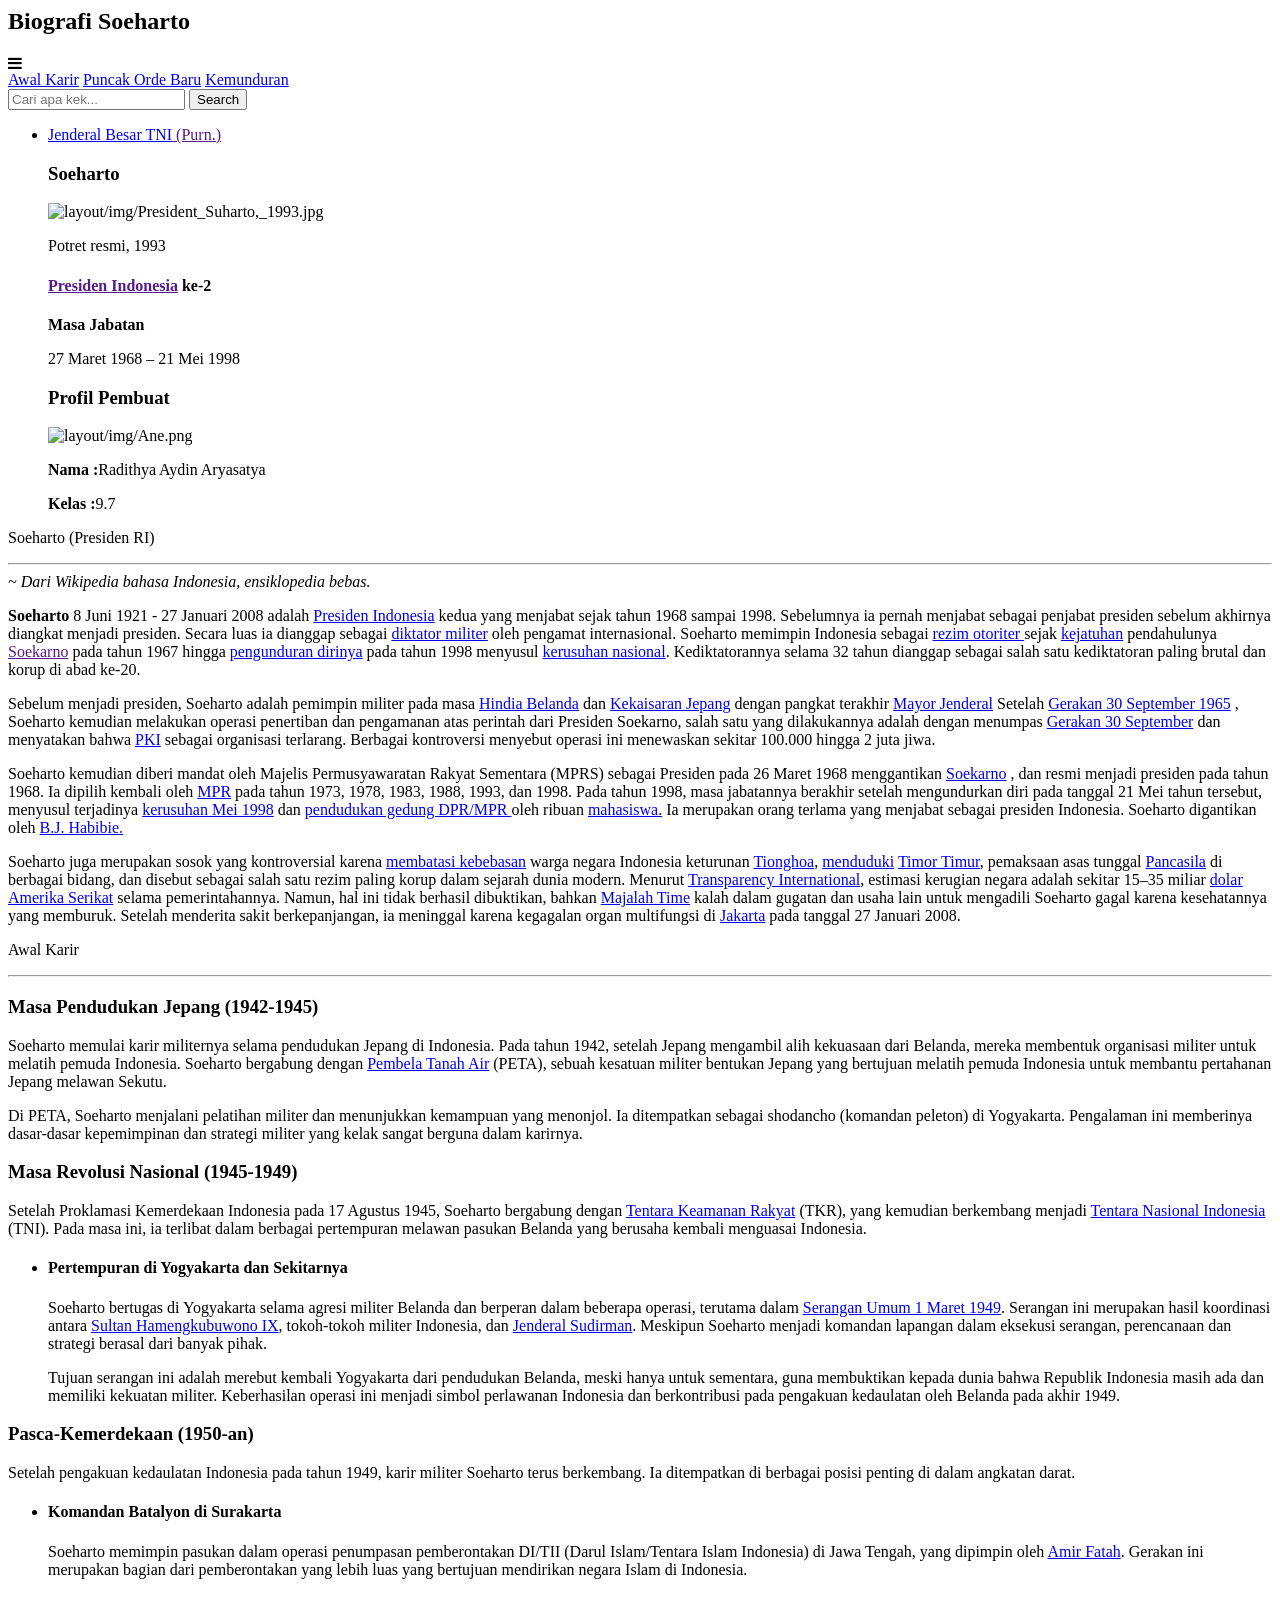
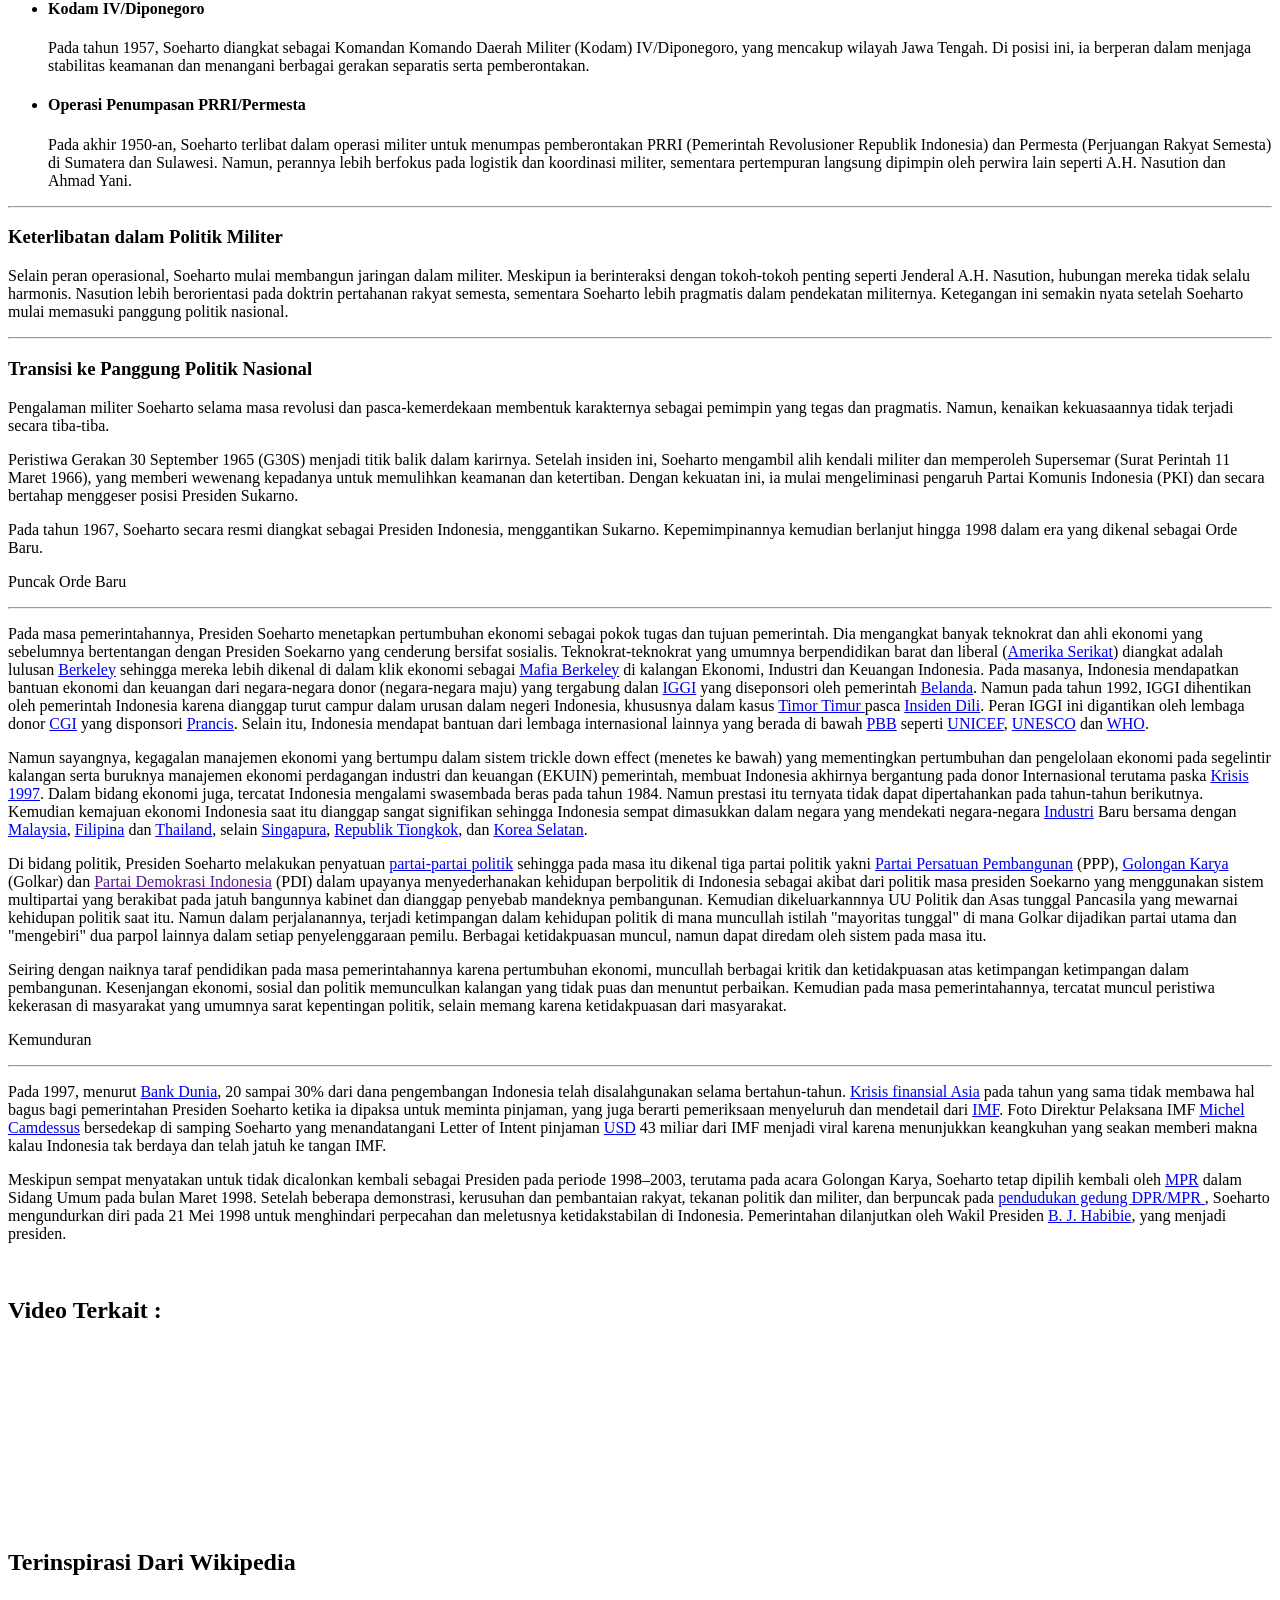
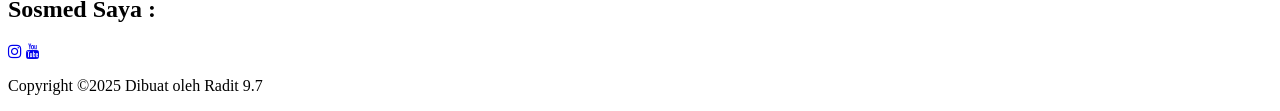
==== SUBMISSION/index.html @ 2999d77b "Add files via upload" ====
<html>
    <head>
        <meta name="viewport" content="width=device-width, initial-scale=1.0">
        <link rel="stylesheet" href="layout/styles.css">
        <link rel="stylesheet" href="https://cdnjs.cloudflare.com/ajax/libs/font-awesome/4.7.0/css/font-awesome.min.css">
        <script src="https://code.jquery.com/jquery-3.6.0.min.js"></script>
    <script src="layout/script.js"></script>

    </head>
    <body>
        <header>
            <h2>Biografi Soeharto</h2>
            <div class="menu">
                <i class="fa fa-bars"></i>
                <div class="menu-konten ">
                    <a href="#awal-karir" data-scroll-to="awal">Awal Karir</a>
                    <a href="#masa-kepemimpinan" data-scroll-to="puncak">Puncak Orde Baru</a>
                    <a href="#akhir-karir"data-scroll-to="end">Kemunduran</a>
                </div>
            </div>
        </header>
        <section>
            
            <!-- Kotak Pencari -->
            <div class="kotak">
                <input type="text" id="cari" placeholder="Cari apa kek...">
                <button onclick="search()">Search</button>
            </div>
            
            <nav class="kanan">
                <ul>
                    <li><a href="https://id.wikipedia.org/wiki/Jenderal_Besar_(Indonesia)">Jenderal Besar TNI</a><a href=""> (Purn.)</a></li>
                    <h3>Soeharto</h3>
                    <img alt="layout/img/President_Suharto,_1993.jpg" src="layout/img/President_Suharto,_1993.jpg" >
                    <p>Potret resmi, 1993</p>
                    <h4><a href="">Presiden Indonesia</a> ke-2</h4>
                    <div class="Content-1">
                        <p><b>Masa Jabatan</b></p>
                        <p>27 Maret 1968 – 21 Mei 1998</p>
                    </div>
                </ul>
            </nav>

            <nav class="kiri">
                <ul>
                    <h3>Profil Pembuat</h3>
                    <img alt="layout/img/Ane.png" src="layout/img/Ane.png">
                    <p><b>Nama :</b>Radithya Aydin Aryasatya</p>
                    <p><b>Kelas :</b>9.7</p>
                </ul>
            </nav>
            
                
            <article id="content">
                <!-- Ringkasan -->
                <div class="top">
                    <p>Soeharto (Presiden RI)</p>
                    <hr>    
                </div>
                <i>~ Dari Wikipedia bahasa Indonesia, ensiklopedia bebas.</i>
                <p id="paragraph"><b>Soeharto</b> 8 Juni 1921 - 27 Januari 2008 adalah <a href="https://id.wikipedia.org/wiki/Presiden_Indonesia" id="paragraph">Presiden Indonesia</a> kedua yang menjabat sejak tahun 1968 sampai 1998. Sebelumnya ia pernah menjabat sebagai penjabat presiden sebelum akhirnya diangkat menjadi presiden. Secara luas ia dianggap sebagai <a href="https://id.wikipedia.org/wiki/Junta_militer" id="paragraph">diktator militer</a> oleh pengamat internasional. Soeharto memimpin Indonesia sebagai <a href="https://id.wikipedia.org/wiki/Otoritarianisme" id="paragraph">  rezim otoriter </a> sejak <a href="https://id.wikipedia.org/wiki/Transisi_ke_Orde_Baru" id="paragraph">kejatuhan</a> pendahulunya <a href="" id="paragraph">Soekarno</a> pada tahun 1967 hingga <a href="https://id.wikipedia.org/wiki/Kejatuhan_Soeharto" id="paragraph">pengunduran dirinya</a> pada tahun 1998 menyusul <a href="https://id.wikipedia.org/wiki/Kerusuhan_Mei_1998" id="paragraph">kerusuhan nasional</a>. Kediktatorannya selama 32 tahun dianggap sebagai salah satu kediktatoran paling brutal dan korup di abad ke-20.</p>
                <p id="paragraph">Sebelum menjadi presiden, Soeharto adalah pemimpin militer pada masa <a href="https://id.wikipedia.org/wiki/Hindia_Belanda" id="paragraph">Hindia Belanda</a> dan <a href="https://id.wikipedia.org/wiki/Imperium_Jepang" id="paragraph">Kekaisaran Jepang</a> dengan pangkat terakhir <a href="https://id.wikipedia.org/wiki/Mayor_Jenderal" id="paragraph">Mayor Jenderal</a> Setelah <a href="https://id.wikipedia.org/wiki/Gerakan_30_September">Gerakan 30 September 1965</a> , Soeharto kemudian melakukan operasi penertiban dan pengamanan atas perintah dari Presiden Soekarno, salah satu yang dilakukannya adalah dengan menumpas <a href="https://id.wikipedia.org/wiki/Gerakan_30_September" id="paragraph">Gerakan 30 September</a> dan menyatakan bahwa <a href="https://id.wikipedia.org/wiki/Partai_Komunis_Indonesia" id="paragraph">PKI</a> sebagai organisasi terlarang. Berbagai kontroversi menyebut operasi ini menewaskan sekitar 100.000 hingga 2 juta jiwa.</p>
                <p id="paragraph">Soeharto kemudian diberi mandat oleh Majelis Permusyawaratan Rakyat Sementara (MPRS) sebagai Presiden pada 26 Maret 1968 menggantikan <a href="https://id.wikipedia.org/wiki/Soekarno">Soekarno</a> , dan resmi menjadi presiden pada tahun 1968. Ia dipilih kembali oleh <a href="https://id.wikipedia.org/wiki/Majelis_Permusyawaratan_Rakyat_Republik_Indonesia"> MPR</a> pada tahun 1973, 1978, 1983, 1988, 1993, dan 1998. Pada tahun 1998, masa jabatannya berakhir setelah mengundurkan diri pada tanggal 21 Mei tahun tersebut, menyusul terjadinya <a href="https://id.wikipedia.org/wiki/Kerusuhan_Mei_1998"> kerusuhan Mei 1998</a> dan <a href="https://id.wikipedia.org/wiki/Pendudukan_Gedung_DPR/MPR">pendudukan gedung DPR/MPR </a> oleh ribuan <a href="https://id.wikipedia.org/wiki/Mahasiswa">mahasiswa.</a> Ia merupakan orang terlama yang menjabat sebagai presiden Indonesia. Soeharto digantikan oleh <a href="https://id.wikipedia.org/wiki/B.J._Habibie">B.J. Habibie.</a> </p>
                <p id="paragraph">Soeharto juga merupakan sosok yang kontroversial karena <a href="https://id.wikipedia.org/wiki/Diskriminasi_terhadap_Tionghoa-Indonesia">membatasi kebebasan</a> warga negara Indonesia keturunan <a href="https://id.wikipedia.org/wiki/Tionghoa">Tionghoa</a>, <a href="https://id.wikipedia.org/wiki/Pendudukan_Indonesia_di_Timor_Leste">menduduki</a> <a href="https://id.wikipedia.org/wiki/Timor_Timur">Timor Timur</a>, pemaksaan asas tunggal <a href="https://id.wikipedia.org/wiki/Pancasila">Pancasila</a> di berbagai bidang, dan disebut sebagai salah satu rezim paling korup dalam sejarah dunia modern. Menurut <a href="https://id.wikipedia.org/wiki/Transparency_International">Transparency International</a>, estimasi kerugian negara adalah sekitar 15–35 miliar <a href="https://id.wikipedia.org/wiki/Dolar_Amerika_Serikat">dolar Amerika Serikat</a> selama pemerintahannya. Namun, hal ini tidak berhasil dibuktikan, bahkan <a href="https://id.wikipedia.org/wiki/Time">Majalah Time</a> kalah dalam gugatan dan usaha lain untuk mengadili Soeharto gagal karena kesehatannya yang memburuk. Setelah menderita sakit berkepanjangan, ia meninggal karena kegagalan organ multifungsi di <a href="https://id.wikipedia.org/wiki/Jakarta">Jakarta</a> pada tanggal 27 Januari 2008. </p>

                <!-- Awal -->
                <div class="top" id="awal">
                    <p>Awal Karir</p>
                    <hr>    
                </div>

                <!-- P1 -->
                <h3>Masa Pendudukan Jepang (1942-1945)</h3>
                <p id="paragraph">Soeharto memulai karir militernya selama pendudukan Jepang di Indonesia. Pada tahun 1942, setelah Jepang mengambil alih kekuasaan dari Belanda, mereka membentuk organisasi militer untuk melatih pemuda Indonesia. Soeharto bergabung dengan <a href="https://id.wikipedia.org/wiki/Pembela_Tanah_Air"> Pembela Tanah Air</a> (PETA), sebuah kesatuan militer bentukan Jepang yang bertujuan melatih pemuda Indonesia untuk membantu pertahanan Jepang melawan Sekutu.</p>
                <p id="paragraph">Di PETA, Soeharto menjalani pelatihan militer dan menunjukkan kemampuan yang menonjol. Ia ditempatkan sebagai shodancho (komandan peleton) di Yogyakarta. Pengalaman ini memberinya dasar-dasar kepemimpinan dan strategi militer yang kelak sangat berguna dalam karirnya.</p>

                <!-- P2 -->
                <h3>Masa Revolusi Nasional (1945-1949)</h3>
                <p id="paragraph">Setelah Proklamasi Kemerdekaan Indonesia pada 17 Agustus 1945, Soeharto bergabung dengan <a href="https://id.wikipedia.org/wiki/Tentara_Keamanan_Rakyat">Tentara Keamanan Rakyat</a> (TKR), yang kemudian berkembang menjadi <a href="https://id.wikipedia.org/wiki/Tentara_Nasional_Indonesia">Tentara Nasional Indonesia</a> (TNI). Pada masa ini, ia terlibat dalam berbagai pertempuran melawan pasukan Belanda yang berusaha kembali menguasai Indonesia.</p>
                <ul>
                    <li><h4>Pertempuran di Yogyakarta dan Sekitarnya</h4></li>
                    <p id="paragraph">Soeharto bertugas di Yogyakarta selama agresi militer Belanda dan berperan dalam beberapa operasi, terutama dalam <a href="https://id.wikipedia.org/wiki/Serangan_Umum_1_Maret_1949">Serangan Umum 1 Maret 1949</a>. Serangan ini merupakan hasil koordinasi antara <a href="https://id.wikipedia.org/wiki/Hamengkubuwana_IX">Sultan Hamengkubuwono IX</a>, tokoh-tokoh militer Indonesia, dan <a href="https://id.wikipedia.org/wiki/Soedirman">Jenderal Sudirman</a>. Meskipun Soeharto menjadi komandan lapangan dalam eksekusi serangan, perencanaan dan strategi berasal dari banyak pihak.</p>
                    <p id="paragraph">Tujuan serangan ini adalah merebut kembali Yogyakarta dari pendudukan Belanda, meski hanya untuk sementara, guna membuktikan kepada dunia bahwa Republik Indonesia masih ada dan memiliki kekuatan militer. Keberhasilan operasi ini menjadi simbol perlawanan Indonesia dan berkontribusi pada pengakuan kedaulatan oleh Belanda pada akhir 1949.</p>
                </ul>

                <!-- P3 -->
                <h3>Pasca-Kemerdekaan (1950-an)</h3>
                <p id="paragraph">Setelah pengakuan kedaulatan Indonesia pada tahun 1949, karir militer Soeharto terus berkembang. Ia ditempatkan di berbagai posisi penting di dalam angkatan darat.</p>
                <ul>
                    <li><h4>Komandan Batalyon di Surakarta</h4></li>
                        <p id="paragraph">Soeharto memimpin pasukan dalam operasi penumpasan pemberontakan DI/TII (Darul Islam/Tentara Islam Indonesia) di Jawa Tengah, yang dipimpin oleh <a href="https://id.wikipedia.org/wiki/Amir_Fatah">Amir Fatah</a>. Gerakan ini merupakan bagian dari pemberontakan yang lebih luas yang bertujuan mendirikan negara Islam di Indonesia.</p>
                    <li><h4>Kodam IV/Diponegoro</h4></li>
                        <p id="paragraph">Pada tahun 1957, Soeharto diangkat sebagai Komandan Komando Daerah Militer (Kodam) IV/Diponegoro, yang mencakup wilayah Jawa Tengah. Di posisi ini, ia berperan dalam menjaga stabilitas keamanan dan menangani berbagai gerakan separatis serta pemberontakan.</p>
                    <li><h4>Operasi Penumpasan PRRI/Permesta</h4></li>
                        <p id="paragraph">Pada akhir 1950-an, Soeharto terlibat dalam operasi militer untuk menumpas pemberontakan PRRI (Pemerintah Revolusioner Republik Indonesia) dan Permesta (Perjuangan Rakyat Semesta) di Sumatera dan Sulawesi. Namun, perannya lebih berfokus pada logistik dan koordinasi militer, sementara pertempuran langsung dipimpin oleh perwira lain seperti A.H. Nasution dan Ahmad Yani.</p>
                </ul>
                <hr>

                <!-- P4 -->
                <h3>Keterlibatan dalam Politik Militer</h3>
                <p id="paragraph">Selain peran operasional, Soeharto mulai membangun jaringan dalam militer. Meskipun ia berinteraksi dengan tokoh-tokoh penting seperti Jenderal A.H. Nasution, hubungan mereka tidak selalu harmonis. Nasution lebih berorientasi pada doktrin pertahanan rakyat semesta, sementara Soeharto lebih pragmatis dalam pendekatan militernya. Ketegangan ini semakin nyata setelah Soeharto mulai memasuki panggung politik nasional.</p>
                <hr>

                <!-- P5 -->
                <h3>Transisi ke Panggung Politik Nasional</h3>
                <p id="paragraph">Pengalaman militer Soeharto selama masa revolusi dan pasca-kemerdekaan membentuk karakternya sebagai pemimpin yang tegas dan pragmatis. Namun, kenaikan kekuasaannya tidak terjadi secara tiba-tiba.</p>
                <p id="paragraph">Peristiwa Gerakan 30 September 1965 (G30S) menjadi titik balik dalam karirnya. Setelah insiden ini, Soeharto mengambil alih kendali militer dan memperoleh Supersemar (Surat Perintah 11 Maret 1966), yang memberi wewenang kepadanya untuk memulihkan keamanan dan ketertiban. Dengan kekuatan ini, ia mulai mengeliminasi pengaruh Partai Komunis Indonesia (PKI) dan secara bertahap menggeser posisi Presiden Sukarno.</p>
                <p id="paragraph">Pada tahun 1967, Soeharto secara resmi diangkat sebagai Presiden Indonesia, menggantikan Sukarno. Kepemimpinannya kemudian berlanjut hingga 1998 dalam era yang dikenal sebagai Orde Baru.</p>

                <!-- Puncak -->
                <div class="top" id="puncak">
                    <p>Puncak Orde Baru</p>
                    <hr>
                </div>
                <p id="paragraph">Pada masa pemerintahannya, Presiden Soeharto menetapkan pertumbuhan ekonomi sebagai pokok tugas dan tujuan pemerintah. Dia mengangkat banyak teknokrat dan ahli ekonomi yang sebelumnya bertentangan dengan Presiden Soekarno yang cenderung bersifat sosialis. Teknokrat-teknokrat yang umumnya berpendidikan barat dan liberal (<a href="https://id.wikipedia.org/wiki/Amerika_Serikat">Amerika Serikat</a>) diangkat adalah lulusan <a href="https://id.wikipedia.org/wiki/Berkeley">Berkeley</a> sehingga mereka lebih dikenal di dalam klik ekonomi sebagai <a href="https://id.wikipedia.org/wiki/Mafia_Berkeley"> Mafia Berkeley</a> di kalangan Ekonomi, Industri dan Keuangan Indonesia. Pada masanya, Indonesia mendapatkan bantuan ekonomi dan keuangan dari negara-negara donor (negara-negara maju) yang tergabung dalan <a href="https://id.wikipedia.org/wiki/IGGI">IGGI</a> yang diseponsori oleh pemerintah <a href="https://id.wikipedia.org/wiki/Belanda">Belanda</a>. Namun pada tahun 1992, IGGI dihentikan oleh pemerintah Indonesia karena dianggap turut campur dalam urusan dalam negeri Indonesia, khususnya dalam kasus <a href="https://id.wikipedia.org/wiki/Timor_Timur">Timor Timur </a> pasca <a href="https://id.wikipedia.org/wiki/Insiden_Dili">Insiden Dili</a>. Peran IGGI ini digantikan oleh lembaga donor <a href="https://id.wikipedia.org/wiki/CGI">CGI</a> yang disponsori <a href="https://id.wikipedia.org/wiki/Prancis">Prancis</a>. Selain itu, Indonesia mendapat bantuan dari lembaga internasional lainnya yang berada di bawah <a href="https://id.wikipedia.org/wiki/Perserikatan_Bangsa-Bangsa">PBB</a> seperti <a href="https://id.wikipedia.org/wiki/Dana_Anak-Anak_Perserikatan_Bangsa-Bangsa">UNICEF</a>, <a href="https://id.wikipedia.org/wiki/UNESCO">UNESCO</a> dan <a href="https://id.wikipedia.org/wiki/Organisasi_Kesehatan_Dunia">WHO</a>.
                <p id="paragraph"> Namun sayangnya, kegagalan manajemen ekonomi yang bertumpu dalam sistem trickle down effect (menetes ke bawah) yang mementingkan pertumbuhan dan pengelolaan ekonomi pada segelintir kalangan serta buruknya manajemen ekonomi perdagangan industri dan keuangan (EKUIN) pemerintah, membuat Indonesia akhirnya bergantung pada donor Internasional terutama paska <a href="https://id.wikipedia.org/wiki/Krisis_finansial_Asia_1997"> Krisis 1997</a>. Dalam bidang ekonomi juga, tercatat Indonesia mengalami swasembada beras pada tahun 1984. Namun prestasi itu ternyata tidak dapat dipertahankan pada tahun-tahun berikutnya. Kemudian kemajuan ekonomi Indonesia saat itu dianggap sangat signifikan sehingga Indonesia sempat dimasukkan dalam negara yang mendekati negara-negara <a href="https://id.wikipedia.org/wiki/Industri">Industri</a> Baru bersama dengan <a href="https://id.wikipedia.org/wiki/Malaysia">Malaysia</a>, <a href="https://id.wikipedia.org/wiki/Filipina">Filipina</a> dan <a href="https://id.wikipedia.org/wiki/Thailand">Thailand</a>, selain <a href="https://id.wikipedia.org/wiki/Singapura">Singapura</a>, <a href="https://id.wikipedia.org/wiki/Taiwan">Republik Tiongkok</a>, dan <a href="https://id.wikipedia.org/wiki/Korea_Selatan">Korea Selatan</a>.</p>
                <p id="paragraph">Di bidang politik, Presiden Soeharto melakukan penyatuan <a href="https://id.wikipedia.org/wiki/Partai_politik">partai-partai politik</a> sehingga pada masa itu dikenal tiga partai politik yakni <a href="https://id.wikipedia.org/wiki/Partai_Persatuan_Pembangunan"> Partai Persatuan Pembangunan</a> (PPP), <a href="https://id.wikipedia.org/wiki/Partai_Golongan_Karya">Golongan Karya</a> (Golkar) dan <a href="">Partai Demokrasi Indonesia</a> (PDI) dalam upayanya menyederhanakan kehidupan berpolitik di Indonesia sebagai akibat dari politik masa presiden Soekarno yang menggunakan sistem multipartai yang berakibat pada jatuh bangunnya kabinet dan dianggap penyebab mandeknya pembangunan. Kemudian dikeluarkannnya UU Politik dan Asas tunggal Pancasila yang mewarnai kehidupan politik saat itu. Namun dalam perjalanannya, terjadi ketimpangan dalam kehidupan politik di mana muncullah istilah "mayoritas tunggal" di mana Golkar dijadikan partai utama dan "mengebiri" dua parpol lainnya dalam setiap penyelenggaraan pemilu. Berbagai ketidakpuasan muncul, namun dapat diredam oleh sistem pada masa itu.</p>
                <p id="paragraph">Seiring dengan naiknya taraf pendidikan pada masa pemerintahannya karena pertumbuhan ekonomi, muncullah berbagai kritik dan ketidakpuasan atas ketimpangan ketimpangan dalam pembangunan. Kesenjangan ekonomi, sosial dan politik memunculkan kalangan yang tidak puas dan menuntut perbaikan. Kemudian pada masa pemerintahannya, tercatat muncul peristiwa kekerasan di masyarakat yang umumnya sarat kepentingan politik, selain memang karena ketidakpuasan dari masyarakat.</p>
                
                <!-- Akhir -->
                <div class="top" id="end">
                    <p>Kemunduran</p>
                    <hr>
                </div>
                <p id="paragraph">Pada 1997, menurut <a href="https://id.wikipedia.org/wiki/Bank_Dunia">Bank Dunia</a>, 20 sampai 30% dari dana pengembangan Indonesia telah disalahgunakan selama bertahun-tahun. <a href="https://id.wikipedia.org/wiki/Krisis_finansial_Asia_1997">Krisis finansial Asia</a> pada tahun yang sama tidak membawa hal bagus bagi pemerintahan Presiden Soeharto ketika ia dipaksa untuk meminta pinjaman, yang juga berarti pemeriksaan menyeluruh dan mendetail dari <a href="https://id.wikipedia.org/wiki/Dana_Moneter_Internasional">IMF</a>. Foto Direktur Pelaksana IMF <a href="https://id.wikipedia.org/wiki/Michel_Camdessus">Michel Camdessus</a> bersedekap di samping Soeharto yang menandatangani Letter of Intent pinjaman <a href="https://id.wikipedia.org/wiki/Dolar_Amerika_Serikat">USD</a> 43 miliar dari IMF menjadi viral karena menunjukkan keangkuhan yang seakan memberi makna kalau Indonesia tak berdaya dan telah jatuh ke tangan IMF.</p>
                <p id="paragraph">Meskipun sempat menyatakan untuk tidak dicalonkan kembali sebagai Presiden pada periode 1998–2003, terutama pada acara Golongan Karya, Soeharto tetap dipilih kembali oleh <a href="https://id.wikipedia.org/wiki/Majelis_Permusyawaratan_Rakyat_Republik_Indonesia">MPR</a> dalam Sidang Umum pada bulan Maret 1998. Setelah beberapa demonstrasi, kerusuhan dan pembantaian rakyat, tekanan politik dan militer, dan berpuncak pada <a href="https://id.wikipedia.org/wiki/Pendudukan_Gedung_DPR/MPR">pendudukan gedung DPR/MPR </a>, Soeharto mengundurkan diri pada 21 Mei 1998 untuk menghindari perpecahan dan meletusnya ketidakstabilan di Indonesia. Pemerintahan dilanjutkan oleh Wakil Presiden <a href="https://id.wikipedia.org/wiki/B._J._Habibie"> B. J. Habibie</a>, yang menjadi presiden.</p>
            </article>

            <br>
            <h2 class="Youtube">Video Terkait :</h2>
            <iframe src="https://www.youtube.com/embed/vKfkU2ZSZlA?si=_FyYR-roUCIG1sKW" title="YouTube video player" frameborder="0" allow="accelerometer; autoplay; clipboard-write; encrypted-media; gyroscope; picture-in-picture; web-share" referrerpolicy="strict-origin-when-cross-origin" allowfullscreen></iframe>
        </section>
        <br>
        <br>
        <footer>
            <h2 class="goyang">Terinspirasi Dari Wikipedia</h2>
            <h2 class="KopiKanan">Sosmed Saya :</h2>
            <div class="SosialMedia">
                <a href="https://www.instagram.com/pakeknanya_xy/"><i class="fa fa-instagram"></i></a>
                <a href="https://www.youtube.com/@RadaryaGaming"><i class="fa fa-youtube"></i></a>
            </div>
           <div class="KopiKanan">
                <p>Copyright &copy;2025 Dibuat oleh <span class="Pembuat">Radit 9.7</span></p>
           </div>
        </footer>

        <a id="button"></a>
    </body>
</html>
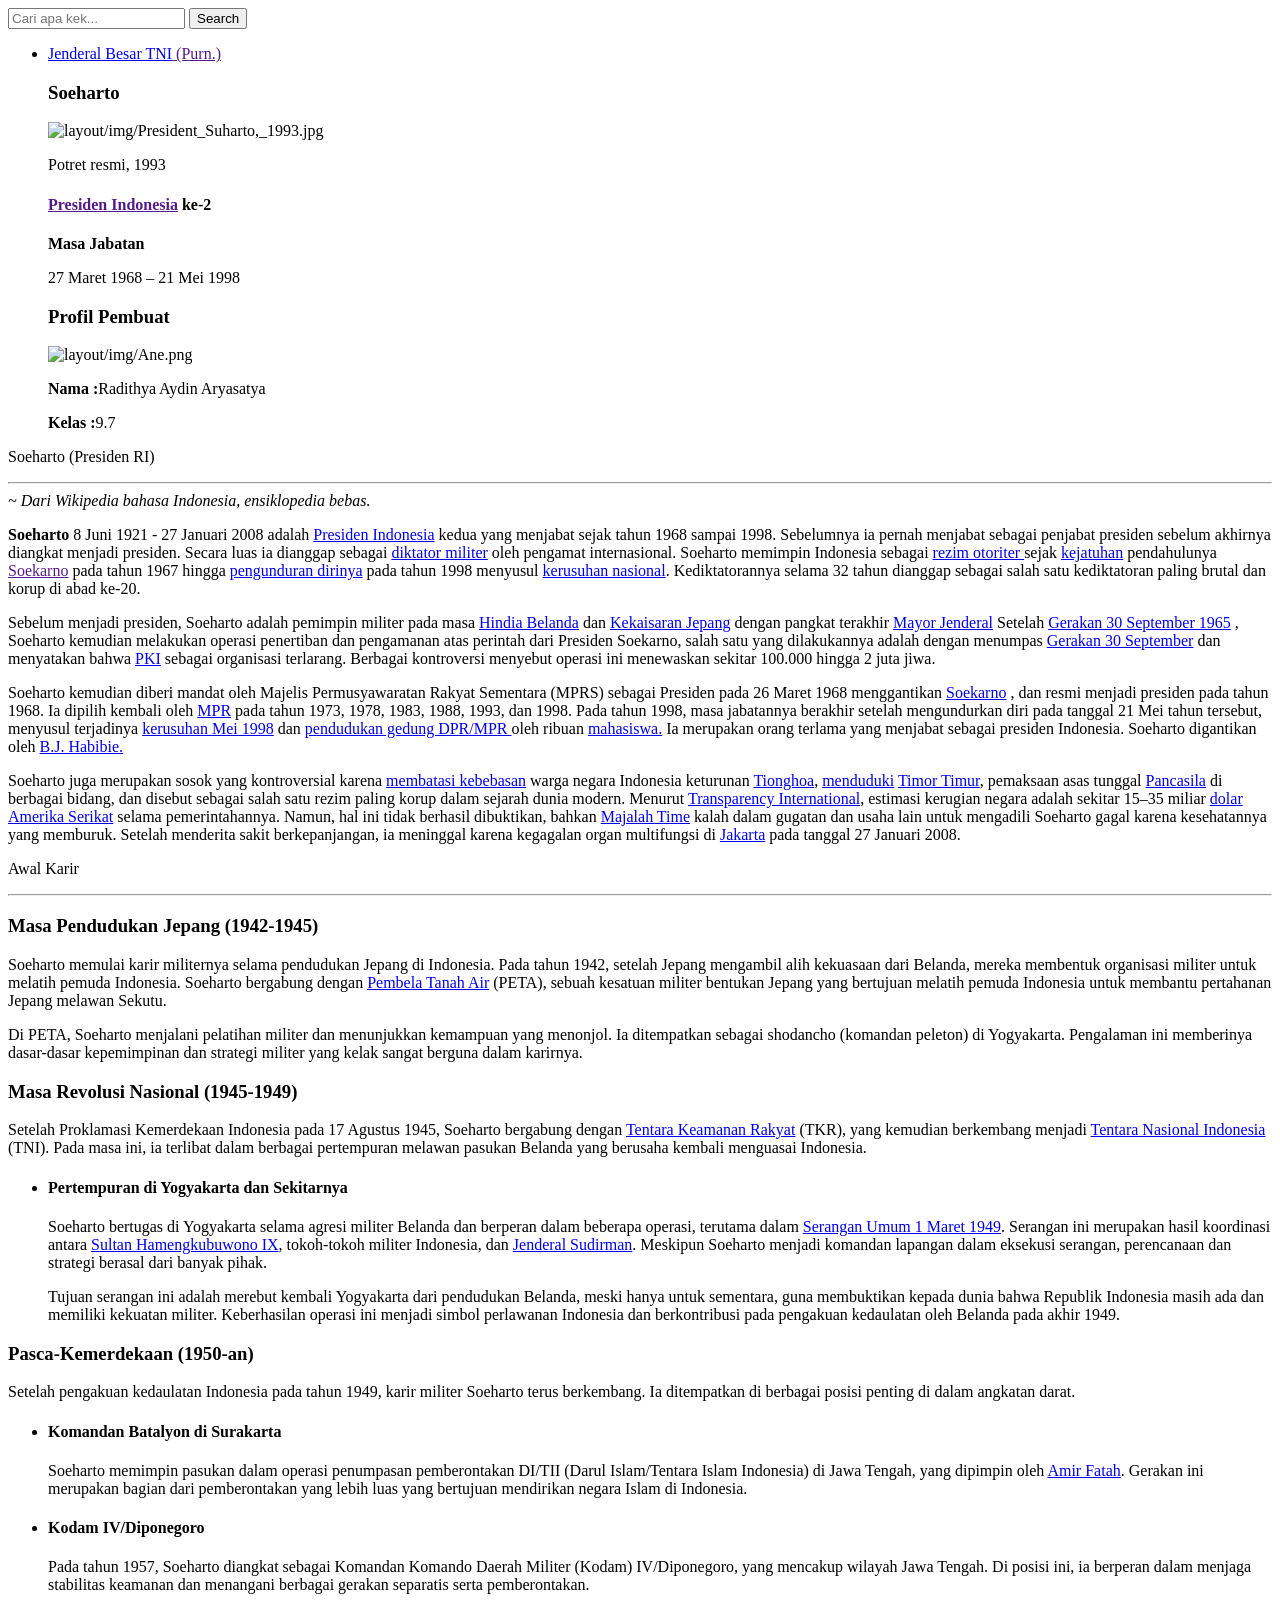
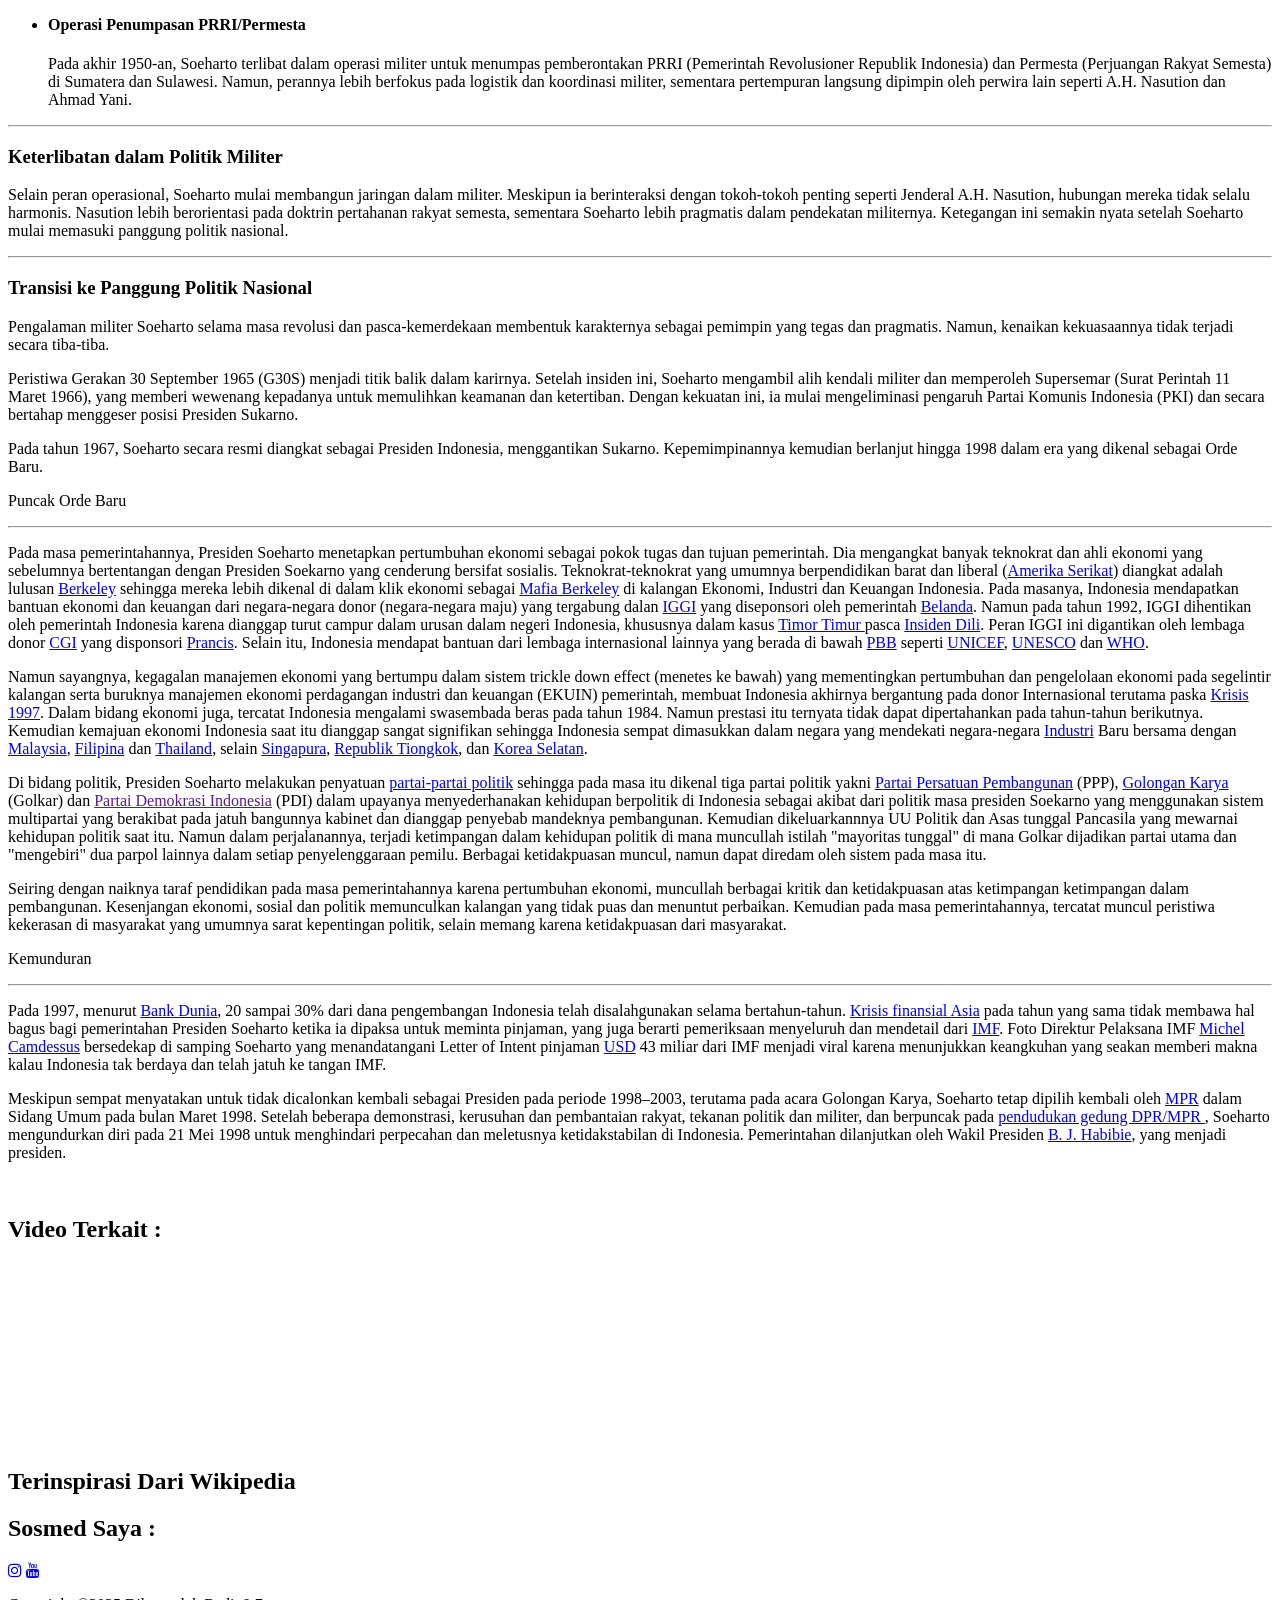
==== commit 7ed12679: "Commit message for changes to SUBMISSION/index.html, SUBMISSION/styles.css, and WEBDASAR/styles.css" ====
--- a/SUBMISSION/index.html
+++ b/SUBMISSION/index.html
@@ -1,23 +1,23 @@
 <html>
     <head>
+        <meta charset="UTF-8">
         <meta name="viewport" content="width=device-width, initial-scale=1.0">
+        <title>Biografi Soeharto</title>
+
         <link rel="stylesheet" href="layout/styles.css">
+
+        <!-- Font Awesome  -->
         <link rel="stylesheet" href="https://cdnjs.cloudflare.com/ajax/libs/font-awesome/4.7.0/css/font-awesome.min.css">
-        <script src="https://code.jquery.com/jquery-3.6.0.min.js"></script>
-    <script src="layout/script.js"></script>
+    </head>
 
-    </head>
     <body>
         <header>
-            <h2>Biografi Soeharto</h2>
-            <div class="menu">
-                <i class="fa fa-bars"></i>
-                <div class="menu-konten ">
-                    <a href="#awal-karir" data-scroll-to="awal">Awal Karir</a>
-                    <a href="#masa-kepemimpinan" data-scroll-to="puncak">Puncak Orde Baru</a>
-                    <a href="#akhir-karir"data-scroll-to="end">Kemunduran</a>
-                </div>
+            <div>
+                
             </div>
+            <nav>
+
+            </nav>
         </header>
         <section>
             
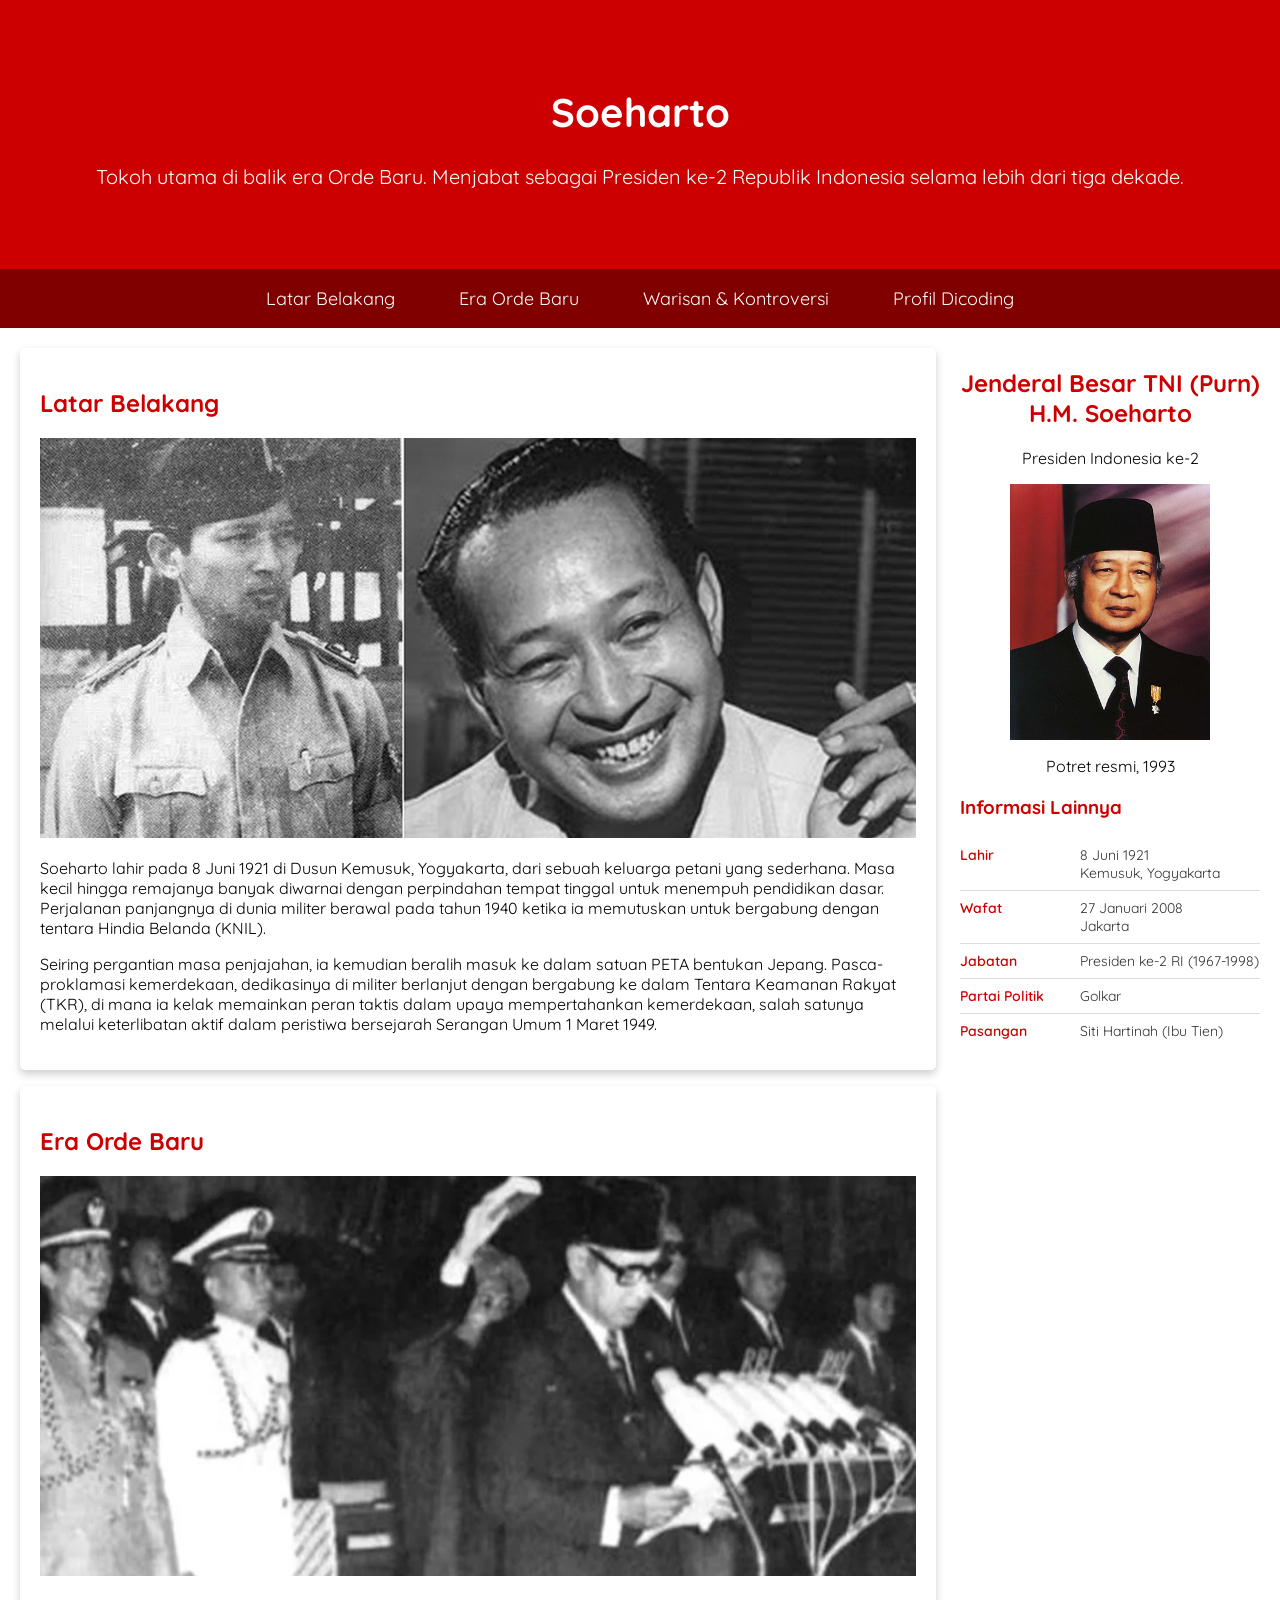
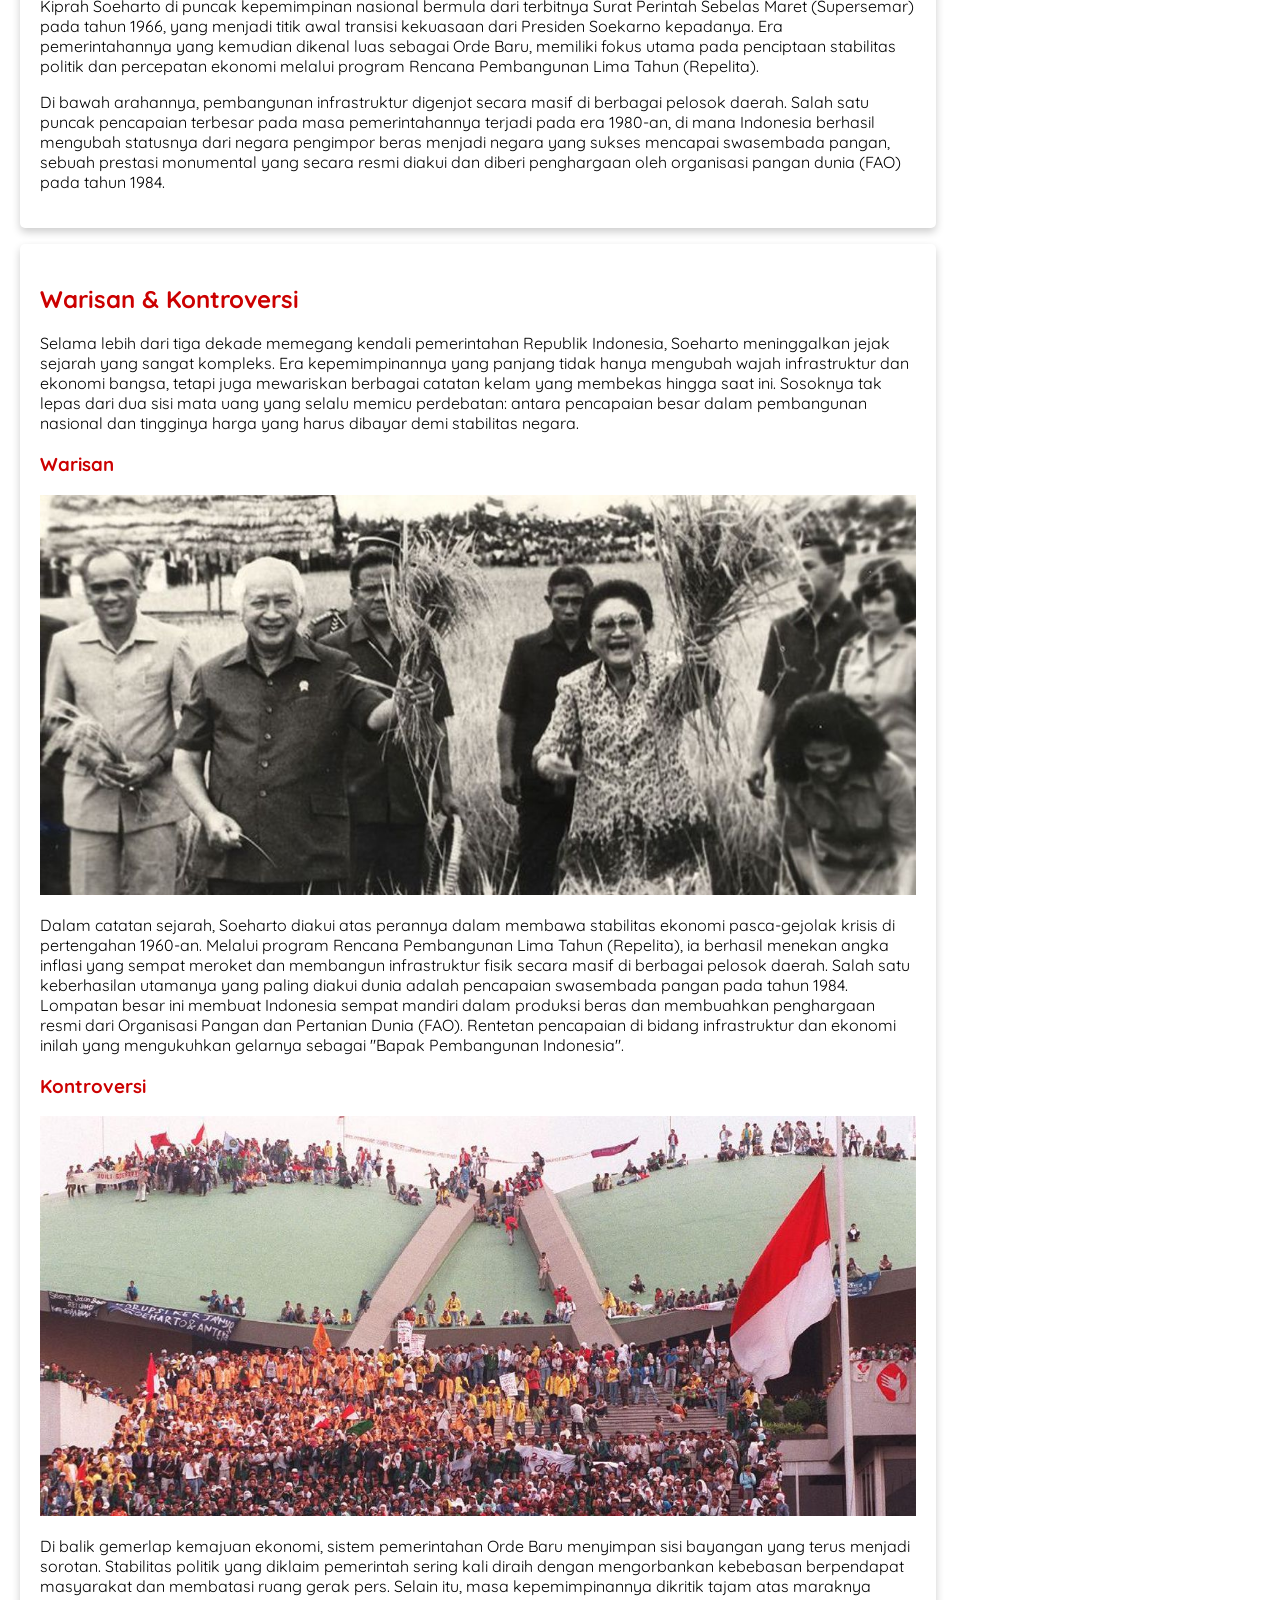
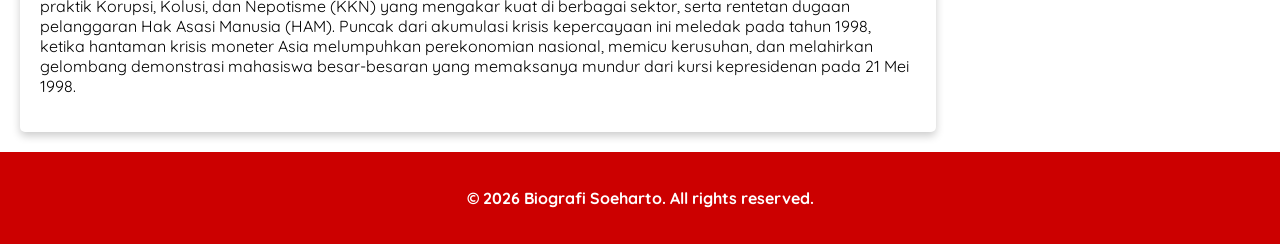
==== commit 111c960e: "Commit" ====
--- a/SUBMISSION/index.html
+++ b/SUBMISSION/index.html
@@ -1,149 +1,153 @@
+<!DOCTYPE html>
 <html>
     <head>
-        <meta charset="UTF-8">
-        <meta name="viewport" content="width=device-width, initial-scale=1.0">
+        <meta charset="UTF-8" />
+        <meta name="viewport" content="width=device-width, initial-scale=1.0" />
+
         <title>Biografi Soeharto</title>
-
-        <link rel="stylesheet" href="layout/styles.css">
+        <link rel="stylesheet" href="styles.css" />
 
         <!-- Font Awesome  -->
-        <link rel="stylesheet" href="https://cdnjs.cloudflare.com/ajax/libs/font-awesome/4.7.0/css/font-awesome.min.css">
+        <link rel="stylesheet" href="https://cdnjs.cloudflare.com/ajax/libs/font-awesome/5.15.4/css/all.min.css">
+
+        <!--Google Fonts-->
+        <link rel="preconnect" href="https://fonts.googleapis.com">
+        <link rel="preconnect" href="https://fonts.gstatic.com" crossorigin>
+        <link href="https://fonts.googleapis.com/css2?family=Inter:ital,opsz,wght@0,14..32,100..900;1,14..32,100..900&family=Quicksand:wght@300..700&display=swap" rel="stylesheet">    
     </head>
-
     <body>
         <header>
-            <div>
-                
+            <div class="jumbotron">
+                <h1>Soeharto</h1>
+                <p>Tokoh utama di balik era Orde Baru. Menjabat sebagai Presiden ke-2 Republik Indonesia selama lebih dari tiga dekade.</p>
             </div>
+
             <nav>
-
+                <ul>
+                    <li><a href="#latar">Latar Belakang</a></li>
+                    <li><a href="#orba">Era Orde Baru</a></li>
+                    <li><a href="#warisan">Warisan & Kontroversi</a></li>
+                    <li><a href="https://www.dicoding.com/users/radithya_aydin_aeoqa/academies">Profil Dicoding</a></li>
+                </ul>
             </nav>
         </header>
-        <section>
-            
-            <!-- Kotak Pencari -->
-            <div class="kotak">
-                <input type="text" id="cari" placeholder="Cari apa kek...">
-                <button onclick="search()">Search</button>
+
+        <main>
+            <div class="content">
+                <article id="latar" class="card">
+                    <h2>Latar Belakang</h2>
+                        <img src="assets/image/soeharto1.jpg" alt="Soeharto" class="featured-image" />
+                        <p> Soeharto lahir pada 8 Juni 1921 di Dusun Kemusuk, Yogyakarta, dari sebuah keluarga petani yang 
+                            sederhana. Masa kecil hingga remajanya banyak diwarnai dengan perpindahan tempat tinggal untuk 
+                            menempuh pendidikan dasar. Perjalanan panjangnya di dunia militer berawal pada tahun 1940 ketika 
+                            ia memutuskan untuk bergabung dengan tentara Hindia Belanda (KNIL).
+                        </p>
+                        <p> Seiring pergantian masa penjajahan, ia kemudian beralih masuk ke dalam satuan PETA bentukan 
+                            Jepang. Pasca-proklamasi kemerdekaan, dedikasinya di militer berlanjut dengan bergabung ke 
+                            dalam Tentara Keamanan Rakyat (TKR), di mana ia kelak memainkan peran taktis dalam upaya 
+                            mempertahankan kemerdekaan, salah satunya melalui keterlibatan aktif dalam peristiwa 
+                            bersejarah Serangan Umum 1 Maret 1949.
+                        </p>
+                </article>
+
+                <article id="orba" class="card">
+                    <h2>Era Orde Baru</h2>
+                        <img src="assets/image/soeharto2.jpg" alt="Orde Baru" class="featured-image" />
+                        <p> Kiprah Soeharto di puncak kepemimpinan nasional bermula dari terbitnya Surat Perintah Sebelas 
+                            Maret (Supersemar) pada tahun 1966, yang menjadi titik awal transisi kekuasaan dari Presiden 
+                            Soekarno kepadanya. Era pemerintahannya yang kemudian dikenal luas sebagai Orde Baru, memiliki 
+                            fokus utama pada penciptaan stabilitas politik dan percepatan ekonomi melalui program Rencana 
+                            Pembangunan Lima Tahun (Repelita).</p>
+                        <p> Di bawah arahannya, pembangunan infrastruktur digenjot secara masif di berbagai pelosok 
+                            daerah. Salah satu puncak pencapaian terbesar pada masa pemerintahannya terjadi pada era 
+                            1980-an, di mana Indonesia berhasil mengubah statusnya dari negara pengimpor beras menjadi 
+                            negara yang sukses mencapai swasembada pangan, sebuah prestasi monumental yang secara resmi 
+                            diakui dan diberi penghargaan oleh organisasi pangan dunia (FAO) pada tahun 1984.
+                        </p>
+                </article>
+
+                <article id="warisan" class="card">
+                    <h2>Warisan & Kontroversi</h2>
+                        <p> Selama lebih dari tiga dekade memegang kendali pemerintahan Republik Indonesia, 
+                            Soeharto meninggalkan jejak sejarah yang sangat kompleks. Era kepemimpinannya yang panjang 
+                            tidak hanya mengubah wajah infrastruktur dan ekonomi bangsa, tetapi juga mewariskan berbagai 
+                            catatan kelam yang membekas hingga saat ini. Sosoknya tak lepas dari dua sisi mata uang yang 
+                            selalu memicu perdebatan: antara pencapaian besar dalam pembangunan nasional dan tingginya 
+                            harga yang harus dibayar demi stabilitas negara.
+                        </p>
+                        <section>
+                            <h3>Warisan</h3>
+                                <img src="assets/image/soeharto3.jpg" alt="Warisan Soeharto" class="featured-image" />
+                                <p>Dalam catatan sejarah, Soeharto diakui atas perannya dalam membawa stabilitas ekonomi 
+                                    pasca-gejolak krisis di pertengahan 1960-an. Melalui program Rencana Pembangunan Lima 
+                                    Tahun (Repelita), ia berhasil menekan angka inflasi yang sempat meroket dan membangun 
+                                    infrastruktur fisik secara masif di berbagai pelosok daerah. Salah satu keberhasilan 
+                                    utamanya yang paling diakui dunia adalah pencapaian swasembada pangan pada tahun 1984. 
+                                    Lompatan besar ini membuat Indonesia sempat mandiri dalam produksi beras dan membuahkan 
+                                    penghargaan resmi dari Organisasi Pangan dan Pertanian Dunia (FAO). Rentetan pencapaian 
+                                    di bidang infrastruktur dan ekonomi inilah yang mengukuhkan gelarnya sebagai 
+                                    "Bapak Pembangunan Indonesia".
+                                </p>
+                        </section>
+
+                        <section>
+                            <h3>Kontroversi</h3>
+                                <img src="assets/image/soeharto4.jpg" alt="Kontroversi Soeharto" class="featured-image" />
+                                <p>Di balik gemerlap kemajuan ekonomi, sistem pemerintahan Orde Baru menyimpan sisi bayangan 
+                                    yang terus menjadi sorotan. Stabilitas politik yang diklaim pemerintah sering kali diraih 
+                                    dengan mengorbankan kebebasan berpendapat masyarakat dan membatasi ruang gerak pers. 
+                                    Selain itu, masa kepemimpinannya dikritik tajam atas maraknya praktik Korupsi, Kolusi, dan 
+                                    Nepotisme (KKN) yang mengakar kuat di berbagai sektor, serta rentetan dugaan pelanggaran 
+                                    Hak Asasi Manusia (HAM). Puncak dari akumulasi krisis kepercayaan ini meledak pada tahun 
+                                    1998, ketika hantaman krisis moneter Asia melumpuhkan perekonomian nasional, memicu 
+                                    kerusuhan, dan melahirkan gelombang demonstrasi mahasiswa besar-besaran yang memaksanya 
+                                    mundur dari kursi kepresidenan pada 21 Mei 1998.
+                                </p>
+                        </section>
+                </article>
             </div>
-            
-            <nav class="kanan">
-                <ul>
-                    <li><a href="https://id.wikipedia.org/wiki/Jenderal_Besar_(Indonesia)">Jenderal Besar TNI</a><a href=""> (Purn.)</a></li>
-                    <h3>Soeharto</h3>
-                    <img alt="layout/img/President_Suharto,_1993.jpg" src="layout/img/President_Suharto,_1993.jpg" >
-                    <p>Potret resmi, 1993</p>
-                    <h4><a href="">Presiden Indonesia</a> ke-2</h4>
-                    <div class="Content-1">
-                        <p><b>Masa Jabatan</b></p>
-                        <p>27 Maret 1968 – 21 Mei 1998</p>
-                    </div>
-                </ul>
-            </nav>
 
-            <nav class="kiri">
-                <ul>
-                    <h3>Profil Pembuat</h3>
-                    <img alt="layout/img/Ane.png" src="layout/img/Ane.png">
-                    <p><b>Nama :</b>Radithya Aydin Aryasatya</p>
-                    <p><b>Kelas :</b>9.7</p>
-                </ul>
-            </nav>
-            
-                
-            <article id="content">
-                <!-- Ringkasan -->
-                <div class="top">
-                    <p>Soeharto (Presiden RI)</p>
-                    <hr>    
-                </div>
-                <i>~ Dari Wikipedia bahasa Indonesia, ensiklopedia bebas.</i>
-                <p id="paragraph"><b>Soeharto</b> 8 Juni 1921 - 27 Januari 2008 adalah <a href="https://id.wikipedia.org/wiki/Presiden_Indonesia" id="paragraph">Presiden Indonesia</a> kedua yang menjabat sejak tahun 1968 sampai 1998. Sebelumnya ia pernah menjabat sebagai penjabat presiden sebelum akhirnya diangkat menjadi presiden. Secara luas ia dianggap sebagai <a href="https://id.wikipedia.org/wiki/Junta_militer" id="paragraph">diktator militer</a> oleh pengamat internasional. Soeharto memimpin Indonesia sebagai <a href="https://id.wikipedia.org/wiki/Otoritarianisme" id="paragraph">  rezim otoriter </a> sejak <a href="https://id.wikipedia.org/wiki/Transisi_ke_Orde_Baru" id="paragraph">kejatuhan</a> pendahulunya <a href="" id="paragraph">Soekarno</a> pada tahun 1967 hingga <a href="https://id.wikipedia.org/wiki/Kejatuhan_Soeharto" id="paragraph">pengunduran dirinya</a> pada tahun 1998 menyusul <a href="https://id.wikipedia.org/wiki/Kerusuhan_Mei_1998" id="paragraph">kerusuhan nasional</a>. Kediktatorannya selama 32 tahun dianggap sebagai salah satu kediktatoran paling brutal dan korup di abad ke-20.</p>
-                <p id="paragraph">Sebelum menjadi presiden, Soeharto adalah pemimpin militer pada masa <a href="https://id.wikipedia.org/wiki/Hindia_Belanda" id="paragraph">Hindia Belanda</a> dan <a href="https://id.wikipedia.org/wiki/Imperium_Jepang" id="paragraph">Kekaisaran Jepang</a> dengan pangkat terakhir <a href="https://id.wikipedia.org/wiki/Mayor_Jenderal" id="paragraph">Mayor Jenderal</a> Setelah <a href="https://id.wikipedia.org/wiki/Gerakan_30_September">Gerakan 30 September 1965</a> , Soeharto kemudian melakukan operasi penertiban dan pengamanan atas perintah dari Presiden Soekarno, salah satu yang dilakukannya adalah dengan menumpas <a href="https://id.wikipedia.org/wiki/Gerakan_30_September" id="paragraph">Gerakan 30 September</a> dan menyatakan bahwa <a href="https://id.wikipedia.org/wiki/Partai_Komunis_Indonesia" id="paragraph">PKI</a> sebagai organisasi terlarang. Berbagai kontroversi menyebut operasi ini menewaskan sekitar 100.000 hingga 2 juta jiwa.</p>
-                <p id="paragraph">Soeharto kemudian diberi mandat oleh Majelis Permusyawaratan Rakyat Sementara (MPRS) sebagai Presiden pada 26 Maret 1968 menggantikan <a href="https://id.wikipedia.org/wiki/Soekarno">Soekarno</a> , dan resmi menjadi presiden pada tahun 1968. Ia dipilih kembali oleh <a href="https://id.wikipedia.org/wiki/Majelis_Permusyawaratan_Rakyat_Republik_Indonesia"> MPR</a> pada tahun 1973, 1978, 1983, 1988, 1993, dan 1998. Pada tahun 1998, masa jabatannya berakhir setelah mengundurkan diri pada tanggal 21 Mei tahun tersebut, menyusul terjadinya <a href="https://id.wikipedia.org/wiki/Kerusuhan_Mei_1998"> kerusuhan Mei 1998</a> dan <a href="https://id.wikipedia.org/wiki/Pendudukan_Gedung_DPR/MPR">pendudukan gedung DPR/MPR </a> oleh ribuan <a href="https://id.wikipedia.org/wiki/Mahasiswa">mahasiswa.</a> Ia merupakan orang terlama yang menjabat sebagai presiden Indonesia. Soeharto digantikan oleh <a href="https://id.wikipedia.org/wiki/B.J._Habibie">B.J. Habibie.</a> </p>
-                <p id="paragraph">Soeharto juga merupakan sosok yang kontroversial karena <a href="https://id.wikipedia.org/wiki/Diskriminasi_terhadap_Tionghoa-Indonesia">membatasi kebebasan</a> warga negara Indonesia keturunan <a href="https://id.wikipedia.org/wiki/Tionghoa">Tionghoa</a>, <a href="https://id.wikipedia.org/wiki/Pendudukan_Indonesia_di_Timor_Leste">menduduki</a> <a href="https://id.wikipedia.org/wiki/Timor_Timur">Timor Timur</a>, pemaksaan asas tunggal <a href="https://id.wikipedia.org/wiki/Pancasila">Pancasila</a> di berbagai bidang, dan disebut sebagai salah satu rezim paling korup dalam sejarah dunia modern. Menurut <a href="https://id.wikipedia.org/wiki/Transparency_International">Transparency International</a>, estimasi kerugian negara adalah sekitar 15–35 miliar <a href="https://id.wikipedia.org/wiki/Dolar_Amerika_Serikat">dolar Amerika Serikat</a> selama pemerintahannya. Namun, hal ini tidak berhasil dibuktikan, bahkan <a href="https://id.wikipedia.org/wiki/Time">Majalah Time</a> kalah dalam gugatan dan usaha lain untuk mengadili Soeharto gagal karena kesehatannya yang memburuk. Setelah menderita sakit berkepanjangan, ia meninggal karena kegagalan organ multifungsi di <a href="https://id.wikipedia.org/wiki/Jakarta">Jakarta</a> pada tanggal 27 Januari 2008. </p>
+            <aside>
+                <article class="profile">
+                    <header>
+                        <h2>Jenderal Besar TNI (Purn) H.M. Soeharto</h2>
+                            <p>Presiden Indonesia ke-2</p>
+                        <figure>
+                            <img src="assets/image/soeharto.jpg" alt="Soeharto Profile"/>
+                        </figure>
+                            <figcaption>Potret resmi, 1993</figcaption>
+                    </header>
+                    <section>
+                        <h3>Informasi Lainnya</h3>
+                            <table>
+                                <tr>
+                                    <th>Lahir</th>
+                                    <td>8 Juni 1921 <br>Kemusuk, Yogyakarta</td>
+                                </tr>
+                                <tr>
+                                    <th>Wafat</th>
+                                    <td>27 Januari 2008 <br>Jakarta</td>
+                                </tr>
+                                <tr>
+                                    <th>Jabatan</th>
+                                    <td>Presiden ke-2 RI (1967-1998)</td>
+                                </tr>
+                                <tr>
+                                    <th>Partai Politik</th>
+                                    <td>Golkar</td>
+                                </tr>
+                                <tr>
+                                    <th>Pasangan</th>
+                                    <td>Siti Hartinah (Ibu Tien)</td>
+                                </tr>
+                            </table>
+                    </section>
+                </article>
+            </aside>
+        </main>
 
-                <!-- Awal -->
-                <div class="top" id="awal">
-                    <p>Awal Karir</p>
-                    <hr>    
-                </div>
-
-                <!-- P1 -->
-                <h3>Masa Pendudukan Jepang (1942-1945)</h3>
-                <p id="paragraph">Soeharto memulai karir militernya selama pendudukan Jepang di Indonesia. Pada tahun 1942, setelah Jepang mengambil alih kekuasaan dari Belanda, mereka membentuk organisasi militer untuk melatih pemuda Indonesia. Soeharto bergabung dengan <a href="https://id.wikipedia.org/wiki/Pembela_Tanah_Air"> Pembela Tanah Air</a> (PETA), sebuah kesatuan militer bentukan Jepang yang bertujuan melatih pemuda Indonesia untuk membantu pertahanan Jepang melawan Sekutu.</p>
-                <p id="paragraph">Di PETA, Soeharto menjalani pelatihan militer dan menunjukkan kemampuan yang menonjol. Ia ditempatkan sebagai shodancho (komandan peleton) di Yogyakarta. Pengalaman ini memberinya dasar-dasar kepemimpinan dan strategi militer yang kelak sangat berguna dalam karirnya.</p>
-
-                <!-- P2 -->
-                <h3>Masa Revolusi Nasional (1945-1949)</h3>
-                <p id="paragraph">Setelah Proklamasi Kemerdekaan Indonesia pada 17 Agustus 1945, Soeharto bergabung dengan <a href="https://id.wikipedia.org/wiki/Tentara_Keamanan_Rakyat">Tentara Keamanan Rakyat</a> (TKR), yang kemudian berkembang menjadi <a href="https://id.wikipedia.org/wiki/Tentara_Nasional_Indonesia">Tentara Nasional Indonesia</a> (TNI). Pada masa ini, ia terlibat dalam berbagai pertempuran melawan pasukan Belanda yang berusaha kembali menguasai Indonesia.</p>
-                <ul>
-                    <li><h4>Pertempuran di Yogyakarta dan Sekitarnya</h4></li>
-                    <p id="paragraph">Soeharto bertugas di Yogyakarta selama agresi militer Belanda dan berperan dalam beberapa operasi, terutama dalam <a href="https://id.wikipedia.org/wiki/Serangan_Umum_1_Maret_1949">Serangan Umum 1 Maret 1949</a>. Serangan ini merupakan hasil koordinasi antara <a href="https://id.wikipedia.org/wiki/Hamengkubuwana_IX">Sultan Hamengkubuwono IX</a>, tokoh-tokoh militer Indonesia, dan <a href="https://id.wikipedia.org/wiki/Soedirman">Jenderal Sudirman</a>. Meskipun Soeharto menjadi komandan lapangan dalam eksekusi serangan, perencanaan dan strategi berasal dari banyak pihak.</p>
-                    <p id="paragraph">Tujuan serangan ini adalah merebut kembali Yogyakarta dari pendudukan Belanda, meski hanya untuk sementara, guna membuktikan kepada dunia bahwa Republik Indonesia masih ada dan memiliki kekuatan militer. Keberhasilan operasi ini menjadi simbol perlawanan Indonesia dan berkontribusi pada pengakuan kedaulatan oleh Belanda pada akhir 1949.</p>
-                </ul>
-
-                <!-- P3 -->
-                <h3>Pasca-Kemerdekaan (1950-an)</h3>
-                <p id="paragraph">Setelah pengakuan kedaulatan Indonesia pada tahun 1949, karir militer Soeharto terus berkembang. Ia ditempatkan di berbagai posisi penting di dalam angkatan darat.</p>
-                <ul>
-                    <li><h4>Komandan Batalyon di Surakarta</h4></li>
-                        <p id="paragraph">Soeharto memimpin pasukan dalam operasi penumpasan pemberontakan DI/TII (Darul Islam/Tentara Islam Indonesia) di Jawa Tengah, yang dipimpin oleh <a href="https://id.wikipedia.org/wiki/Amir_Fatah">Amir Fatah</a>. Gerakan ini merupakan bagian dari pemberontakan yang lebih luas yang bertujuan mendirikan negara Islam di Indonesia.</p>
-                    <li><h4>Kodam IV/Diponegoro</h4></li>
-                        <p id="paragraph">Pada tahun 1957, Soeharto diangkat sebagai Komandan Komando Daerah Militer (Kodam) IV/Diponegoro, yang mencakup wilayah Jawa Tengah. Di posisi ini, ia berperan dalam menjaga stabilitas keamanan dan menangani berbagai gerakan separatis serta pemberontakan.</p>
-                    <li><h4>Operasi Penumpasan PRRI/Permesta</h4></li>
-                        <p id="paragraph">Pada akhir 1950-an, Soeharto terlibat dalam operasi militer untuk menumpas pemberontakan PRRI (Pemerintah Revolusioner Republik Indonesia) dan Permesta (Perjuangan Rakyat Semesta) di Sumatera dan Sulawesi. Namun, perannya lebih berfokus pada logistik dan koordinasi militer, sementara pertempuran langsung dipimpin oleh perwira lain seperti A.H. Nasution dan Ahmad Yani.</p>
-                </ul>
-                <hr>
-
-                <!-- P4 -->
-                <h3>Keterlibatan dalam Politik Militer</h3>
-                <p id="paragraph">Selain peran operasional, Soeharto mulai membangun jaringan dalam militer. Meskipun ia berinteraksi dengan tokoh-tokoh penting seperti Jenderal A.H. Nasution, hubungan mereka tidak selalu harmonis. Nasution lebih berorientasi pada doktrin pertahanan rakyat semesta, sementara Soeharto lebih pragmatis dalam pendekatan militernya. Ketegangan ini semakin nyata setelah Soeharto mulai memasuki panggung politik nasional.</p>
-                <hr>
-
-                <!-- P5 -->
-                <h3>Transisi ke Panggung Politik Nasional</h3>
-                <p id="paragraph">Pengalaman militer Soeharto selama masa revolusi dan pasca-kemerdekaan membentuk karakternya sebagai pemimpin yang tegas dan pragmatis. Namun, kenaikan kekuasaannya tidak terjadi secara tiba-tiba.</p>
-                <p id="paragraph">Peristiwa Gerakan 30 September 1965 (G30S) menjadi titik balik dalam karirnya. Setelah insiden ini, Soeharto mengambil alih kendali militer dan memperoleh Supersemar (Surat Perintah 11 Maret 1966), yang memberi wewenang kepadanya untuk memulihkan keamanan dan ketertiban. Dengan kekuatan ini, ia mulai mengeliminasi pengaruh Partai Komunis Indonesia (PKI) dan secara bertahap menggeser posisi Presiden Sukarno.</p>
-                <p id="paragraph">Pada tahun 1967, Soeharto secara resmi diangkat sebagai Presiden Indonesia, menggantikan Sukarno. Kepemimpinannya kemudian berlanjut hingga 1998 dalam era yang dikenal sebagai Orde Baru.</p>
-
-                <!-- Puncak -->
-                <div class="top" id="puncak">
-                    <p>Puncak Orde Baru</p>
-                    <hr>
-                </div>
-                <p id="paragraph">Pada masa pemerintahannya, Presiden Soeharto menetapkan pertumbuhan ekonomi sebagai pokok tugas dan tujuan pemerintah. Dia mengangkat banyak teknokrat dan ahli ekonomi yang sebelumnya bertentangan dengan Presiden Soekarno yang cenderung bersifat sosialis. Teknokrat-teknokrat yang umumnya berpendidikan barat dan liberal (<a href="https://id.wikipedia.org/wiki/Amerika_Serikat">Amerika Serikat</a>) diangkat adalah lulusan <a href="https://id.wikipedia.org/wiki/Berkeley">Berkeley</a> sehingga mereka lebih dikenal di dalam klik ekonomi sebagai <a href="https://id.wikipedia.org/wiki/Mafia_Berkeley"> Mafia Berkeley</a> di kalangan Ekonomi, Industri dan Keuangan Indonesia. Pada masanya, Indonesia mendapatkan bantuan ekonomi dan keuangan dari negara-negara donor (negara-negara maju) yang tergabung dalan <a href="https://id.wikipedia.org/wiki/IGGI">IGGI</a> yang diseponsori oleh pemerintah <a href="https://id.wikipedia.org/wiki/Belanda">Belanda</a>. Namun pada tahun 1992, IGGI dihentikan oleh pemerintah Indonesia karena dianggap turut campur dalam urusan dalam negeri Indonesia, khususnya dalam kasus <a href="https://id.wikipedia.org/wiki/Timor_Timur">Timor Timur </a> pasca <a href="https://id.wikipedia.org/wiki/Insiden_Dili">Insiden Dili</a>. Peran IGGI ini digantikan oleh lembaga donor <a href="https://id.wikipedia.org/wiki/CGI">CGI</a> yang disponsori <a href="https://id.wikipedia.org/wiki/Prancis">Prancis</a>. Selain itu, Indonesia mendapat bantuan dari lembaga internasional lainnya yang berada di bawah <a href="https://id.wikipedia.org/wiki/Perserikatan_Bangsa-Bangsa">PBB</a> seperti <a href="https://id.wikipedia.org/wiki/Dana_Anak-Anak_Perserikatan_Bangsa-Bangsa">UNICEF</a>, <a href="https://id.wikipedia.org/wiki/UNESCO">UNESCO</a> dan <a href="https://id.wikipedia.org/wiki/Organisasi_Kesehatan_Dunia">WHO</a>.
-                <p id="paragraph"> Namun sayangnya, kegagalan manajemen ekonomi yang bertumpu dalam sistem trickle down effect (menetes ke bawah) yang mementingkan pertumbuhan dan pengelolaan ekonomi pada segelintir kalangan serta buruknya manajemen ekonomi perdagangan industri dan keuangan (EKUIN) pemerintah, membuat Indonesia akhirnya bergantung pada donor Internasional terutama paska <a href="https://id.wikipedia.org/wiki/Krisis_finansial_Asia_1997"> Krisis 1997</a>. Dalam bidang ekonomi juga, tercatat Indonesia mengalami swasembada beras pada tahun 1984. Namun prestasi itu ternyata tidak dapat dipertahankan pada tahun-tahun berikutnya. Kemudian kemajuan ekonomi Indonesia saat itu dianggap sangat signifikan sehingga Indonesia sempat dimasukkan dalam negara yang mendekati negara-negara <a href="https://id.wikipedia.org/wiki/Industri">Industri</a> Baru bersama dengan <a href="https://id.wikipedia.org/wiki/Malaysia">Malaysia</a>, <a href="https://id.wikipedia.org/wiki/Filipina">Filipina</a> dan <a href="https://id.wikipedia.org/wiki/Thailand">Thailand</a>, selain <a href="https://id.wikipedia.org/wiki/Singapura">Singapura</a>, <a href="https://id.wikipedia.org/wiki/Taiwan">Republik Tiongkok</a>, dan <a href="https://id.wikipedia.org/wiki/Korea_Selatan">Korea Selatan</a>.</p>
-                <p id="paragraph">Di bidang politik, Presiden Soeharto melakukan penyatuan <a href="https://id.wikipedia.org/wiki/Partai_politik">partai-partai politik</a> sehingga pada masa itu dikenal tiga partai politik yakni <a href="https://id.wikipedia.org/wiki/Partai_Persatuan_Pembangunan"> Partai Persatuan Pembangunan</a> (PPP), <a href="https://id.wikipedia.org/wiki/Partai_Golongan_Karya">Golongan Karya</a> (Golkar) dan <a href="">Partai Demokrasi Indonesia</a> (PDI) dalam upayanya menyederhanakan kehidupan berpolitik di Indonesia sebagai akibat dari politik masa presiden Soekarno yang menggunakan sistem multipartai yang berakibat pada jatuh bangunnya kabinet dan dianggap penyebab mandeknya pembangunan. Kemudian dikeluarkannnya UU Politik dan Asas tunggal Pancasila yang mewarnai kehidupan politik saat itu. Namun dalam perjalanannya, terjadi ketimpangan dalam kehidupan politik di mana muncullah istilah "mayoritas tunggal" di mana Golkar dijadikan partai utama dan "mengebiri" dua parpol lainnya dalam setiap penyelenggaraan pemilu. Berbagai ketidakpuasan muncul, namun dapat diredam oleh sistem pada masa itu.</p>
-                <p id="paragraph">Seiring dengan naiknya taraf pendidikan pada masa pemerintahannya karena pertumbuhan ekonomi, muncullah berbagai kritik dan ketidakpuasan atas ketimpangan ketimpangan dalam pembangunan. Kesenjangan ekonomi, sosial dan politik memunculkan kalangan yang tidak puas dan menuntut perbaikan. Kemudian pada masa pemerintahannya, tercatat muncul peristiwa kekerasan di masyarakat yang umumnya sarat kepentingan politik, selain memang karena ketidakpuasan dari masyarakat.</p>
-                
-                <!-- Akhir -->
-                <div class="top" id="end">
-                    <p>Kemunduran</p>
-                    <hr>
-                </div>
-                <p id="paragraph">Pada 1997, menurut <a href="https://id.wikipedia.org/wiki/Bank_Dunia">Bank Dunia</a>, 20 sampai 30% dari dana pengembangan Indonesia telah disalahgunakan selama bertahun-tahun. <a href="https://id.wikipedia.org/wiki/Krisis_finansial_Asia_1997">Krisis finansial Asia</a> pada tahun yang sama tidak membawa hal bagus bagi pemerintahan Presiden Soeharto ketika ia dipaksa untuk meminta pinjaman, yang juga berarti pemeriksaan menyeluruh dan mendetail dari <a href="https://id.wikipedia.org/wiki/Dana_Moneter_Internasional">IMF</a>. Foto Direktur Pelaksana IMF <a href="https://id.wikipedia.org/wiki/Michel_Camdessus">Michel Camdessus</a> bersedekap di samping Soeharto yang menandatangani Letter of Intent pinjaman <a href="https://id.wikipedia.org/wiki/Dolar_Amerika_Serikat">USD</a> 43 miliar dari IMF menjadi viral karena menunjukkan keangkuhan yang seakan memberi makna kalau Indonesia tak berdaya dan telah jatuh ke tangan IMF.</p>
-                <p id="paragraph">Meskipun sempat menyatakan untuk tidak dicalonkan kembali sebagai Presiden pada periode 1998–2003, terutama pada acara Golongan Karya, Soeharto tetap dipilih kembali oleh <a href="https://id.wikipedia.org/wiki/Majelis_Permusyawaratan_Rakyat_Republik_Indonesia">MPR</a> dalam Sidang Umum pada bulan Maret 1998. Setelah beberapa demonstrasi, kerusuhan dan pembantaian rakyat, tekanan politik dan militer, dan berpuncak pada <a href="https://id.wikipedia.org/wiki/Pendudukan_Gedung_DPR/MPR">pendudukan gedung DPR/MPR </a>, Soeharto mengundurkan diri pada 21 Mei 1998 untuk menghindari perpecahan dan meletusnya ketidakstabilan di Indonesia. Pemerintahan dilanjutkan oleh Wakil Presiden <a href="https://id.wikipedia.org/wiki/B._J._Habibie"> B. J. Habibie</a>, yang menjadi presiden.</p>
-            </article>
-
-            <br>
-            <h2 class="Youtube">Video Terkait :</h2>
-            <iframe src="https://www.youtube.com/embed/vKfkU2ZSZlA?si=_FyYR-roUCIG1sKW" title="YouTube video player" frameborder="0" allow="accelerometer; autoplay; clipboard-write; encrypted-media; gyroscope; picture-in-picture; web-share" referrerpolicy="strict-origin-when-cross-origin" allowfullscreen></iframe>
-        </section>
-        <br>
-        <br>
         <footer>
-            <h2 class="goyang">Terinspirasi Dari Wikipedia</h2>
-            <h2 class="KopiKanan">Sosmed Saya :</h2>
-            <div class="SosialMedia">
-                <a href="https://www.instagram.com/pakeknanya_xy/"><i class="fa fa-instagram"></i></a>
-                <a href="https://www.youtube.com/@RadaryaGaming"><i class="fa fa-youtube"></i></a>
-            </div>
-           <div class="KopiKanan">
-                <p>Copyright &copy;2025 Dibuat oleh <span class="Pembuat">Radit 9.7</span></p>
-           </div>
+            <p>&copy; 2026 Biografi Soeharto. All rights reserved.</p>
         </footer>
-
-        <a id="button"></a>
     </body>
 </html>
--- a/SUBMISSION/styles.css
+++ b/SUBMISSION/styles.css
@@ -0,0 +1,176 @@
+* {
+ box-sizing: border-box;
+}
+
+html,body {
+  font-family: 'Quicksand', sans-serif;
+
+  margin: 0;
+  padding: 0;
+  width: 100%;
+  overflow-x: hidden;
+}
+
+img{
+  max-width: 100%;
+  height: auto;
+}
+
+h2,
+h3 {
+  color: #cc0000;
+}
+
+.jumbotron {
+  font-size: 20px;
+  padding: 60px;
+  background-color:#cc0000;
+  text-align: center;
+  color: white;
+}
+
+nav {
+  background-color:#800000;
+  padding: 10px;
+
+  position: sticky;
+  top: 0;
+}
+
+nav ul {
+  padding: 0;
+  display: flex;
+  gap: 2rem;
+  margin: 0;
+  justify-content: center;
+  flex-wrap: wrap;
+}
+
+nav li {
+  list-style-type: none;
+}
+
+nav a {
+  font-size: 18px;
+  padding: 8px 16px;
+  font-weight: 400;
+  text-decoration: none;
+  color: white;
+  border-radius: 6px; 
+  background-color: transparent;
+  display: flex;
+  justify-content: center;
+  text-align: center;
+  line-height: 1.3;
+  
+  transition: background-color 0.3s ease-in-out, color 0.3s ease-in-out;
+}
+
+nav a:hover {
+  background-color: #cc0000;
+  color: #ffffff;
+}
+
+.profile header {
+  text-align: center;
+}
+
+.featured-image {
+  width: 100%;
+  max-height: 400px;
+
+  object-fit: cover;
+  object-position: center 15%;
+}
+
+.profile img {
+  max-width: 200px;
+  display: block;
+  margin: 0 auto;
+}
+
+main {
+  padding: 20px;
+
+  display: flex;
+  gap: 1.5rem;
+}
+
+.content {
+  flex: 1;
+
+  display: flex;
+  flex-flow: column nowrap;
+  gap: 1rem 2rem;
+}
+
+.card {
+  box-shadow: 0 4px 8px 0 rgba(0, 0, 0, 0.2);
+  border-radius: 5px;
+
+  padding: 20px;
+}
+
+aside {
+  flex-basis: 300px;
+  flex-shrink: 0;
+}
+
+table {
+  width: 100%;
+  margin-top: 15px;
+  border-collapse: collapse; 
+  text-align: left; 
+  font-size: 14px; 
+}
+
+table th, table td{
+  padding: 8px 0;
+  vertical-align: top;
+}
+
+table th {
+  color: #cc0000;
+  font-weight: 600;
+  width: 40%; 
+}
+
+table td {
+  color: #333;
+}
+
+table tr:not(:last-child) {
+  border-bottom: 1px solid #ddd;
+}
+
+footer {
+  padding: 20px;
+  color: white;
+  background-color: #cc0000;
+
+  text-align: center;
+  font-weight: bold;
+}
+
+@media screen and (max-width: 1200px) {
+  main {
+    flex-flow: column nowrap;
+  }
+
+  main aside {
+    align-self: center;
+  }
+}
+
+@media screen and (max-width: 768px) {
+  nav ul {
+    justify-content: center;
+    flex-direction: column;
+    gap: 5px;
+    padding: 0;
+  }
+
+  main aside {
+    align-self: stretch;
+  }
+}
